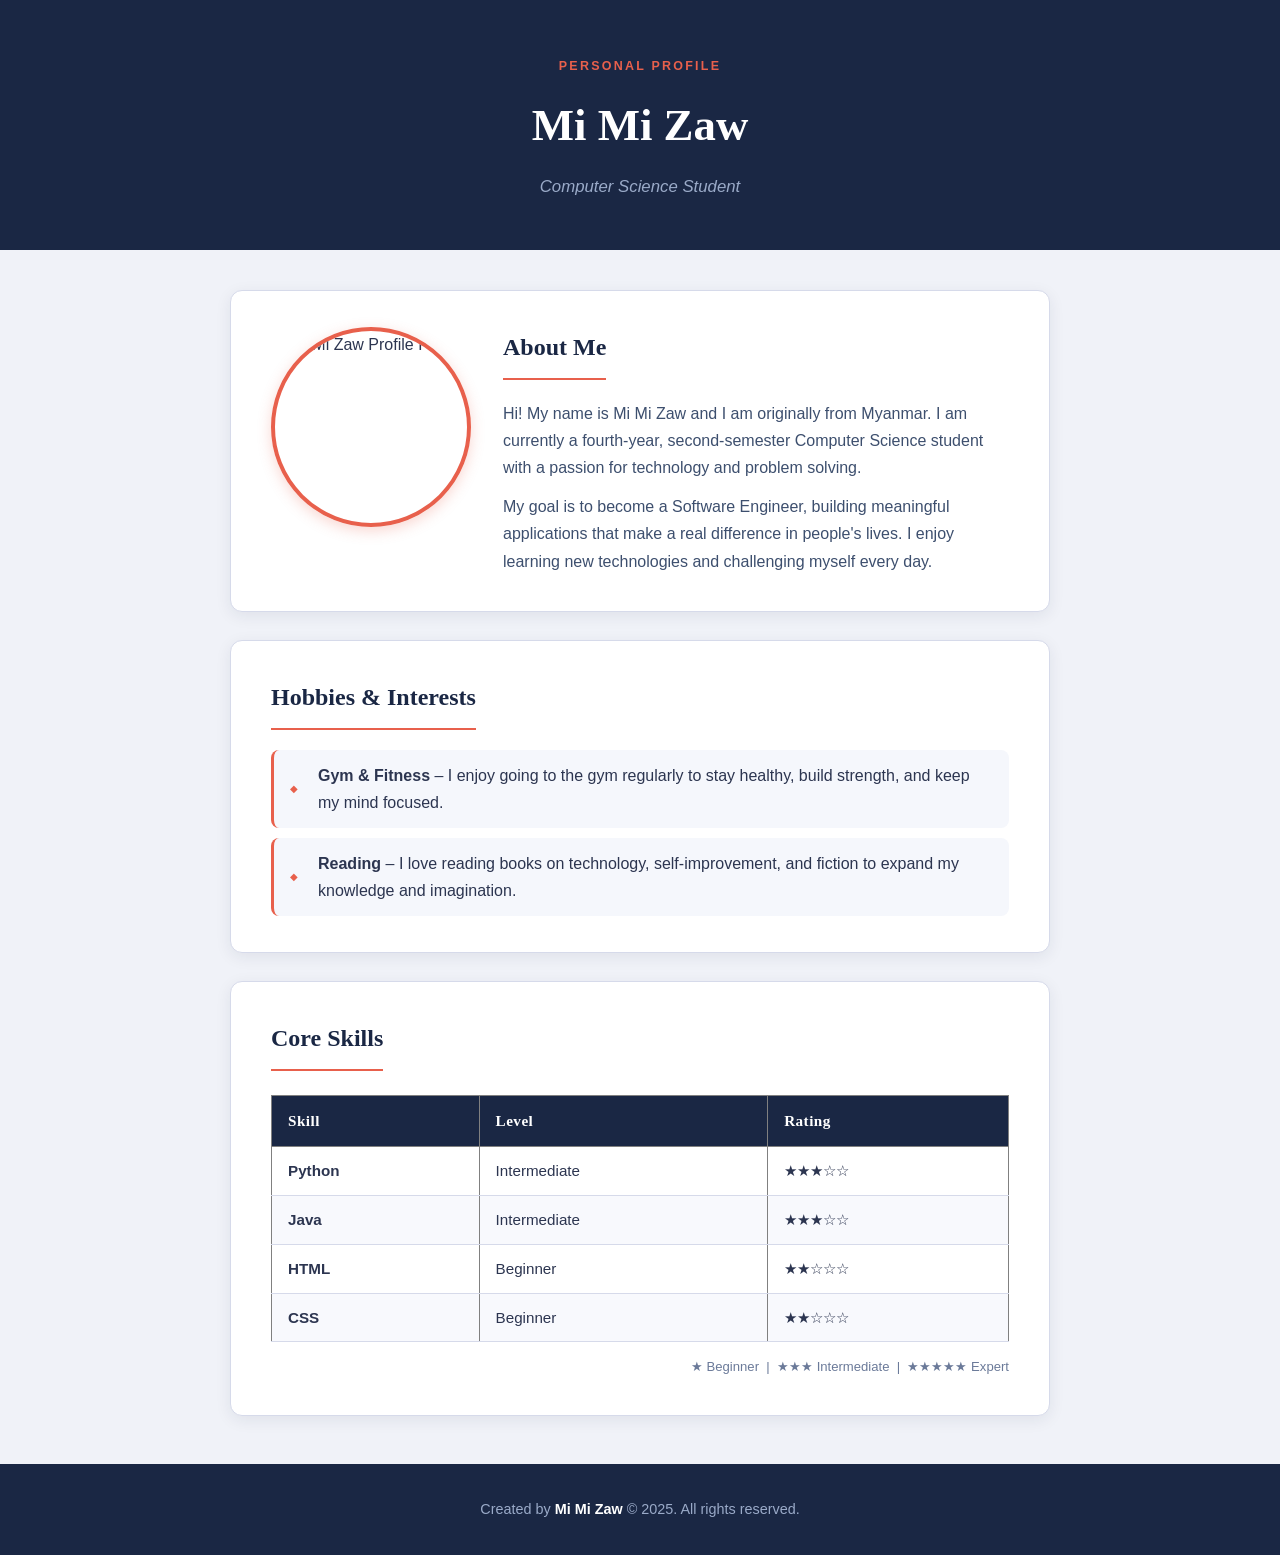
==== index.html @ f354627f "Add personal profile page" ====
<!DOCTYPE html>
<html lang="en">
<head>
    <meta charset="UTF-8">
    <meta name="viewport" content="width=device-width, initial-scale=1.0">
    <title>My Profile – Mi Mi Zaw</title>
    <link rel="stylesheet" href="public/css/style.css">
</head>
<body>

    <header>
        <div class="header-inner">
            <p class="header-eyebrow">Personal Profile</p>
            <h1>Mi Mi Zaw</h1>
            <p class="header-tagline">Computer Science Student</p>
        </div>
    </header>

    <main class="content">

        <section class="biography card">
            <div class="bio-image-wrap">
                <img src="https://i.pravatar.cc/300?img=47"
                     alt="Mi Mi Zaw Profile Photo"
                     width="220" height="220">
            </div>
            <div class="bio-text">
                <h2>About Me</h2>
                <p>
                    Hi! My name is Mi Mi Zaw and I am originally from Myanmar.
                    I am currently a fourth-year, second-semester Computer Science student
                    with a passion for technology and problem solving.
                </p>
                <p>
                    My goal is to become a Software Engineer, building meaningful
                    applications that make a real difference in people's lives.
                    I enjoy learning new technologies and challenging myself every day.
                </p>
            </div>
        </section>

        <section class="hobbies card">
            <h2>Hobbies &amp; Interests</h2>
            <ul>
                <li>
                    <strong>Gym &amp; Fitness</strong> – I enjoy going to the gym
                    regularly to stay healthy, build strength, and keep my mind focused.
                </li>
                <li>
                    <strong>Reading</strong> – I love reading books on technology,
                    self-improvement, and fiction to expand my knowledge and imagination.
                </li>
            </ul>
        </section>

        <section class="skills card">
            <h2>Core Skills</h2>
            <table border="1" cellpadding="10" cellspacing="0" width="100%">
                <thead>
                    <tr>
                        <th>Skill</th>
                        <th>Level</th>
                        <th>Rating</th>
                    </tr>
                </thead>
                <tbody>
                    <tr>
                        <td>Python</td>
                        <td>Intermediate</td>
                        <td>&#9733;&#9733;&#9733;&#9734;&#9734;</td>
                    </tr>
                    <tr class="alt-row">
                        <td>Java</td>
                        <td>Intermediate</td>
                        <td>&#9733;&#9733;&#9733;&#9734;&#9734;</td>
                    </tr>
                    <tr>
                        <td>HTML</td>
                        <td>Beginner</td>
                        <td>&#9733;&#9733;&#9734;&#9734;&#9734;</td>
                    </tr>
                    <tr class="alt-row">
                        <td>CSS</td>
                        <td>Beginner</td>
                        <td>&#9733;&#9733;&#9734;&#9734;&#9734;</td>
                    </tr>
                </tbody>
            </table>
            <p class="table-legend">&#9733; Beginner &nbsp;|&nbsp; &#9733;&#9733;&#9733; Intermediate &nbsp;|&nbsp; &#9733;&#9733;&#9733;&#9733;&#9733; Expert</p>
        </section>

    </main>

    <footer>
        <p>Created by <strong>Mi Mi Zaw</strong> &copy; 2025. All rights reserved.</p>
    </footer>

</body>
</html>
---- public/css/style.css ----
/* ============================================================
   PERSONAL PROFILE PAGE — style.css
   ============================================================ */

/* ---- RESET & BASE ---- */
*, *::before, *::after {
    box-sizing: border-box;
    margin: 0;
    padding: 0;
}

body {
    font-family: -apple-system, BlinkMacSystemFont, "Segoe UI", Roboto,
                 Helvetica, Arial, sans-serif;
    font-size: 16px;
    line-height: 1.7;
    background-color: #f0f2f8;
    color: #2c3550;
}

/* ---- HEADER ---- */
header {
    background-color: #1a2744;
    color: #ffffff;
    padding: 56px 24px 48px;
    text-align: center;
}

.header-eyebrow {
    font-size: 0.78rem;
    letter-spacing: 0.18em;
    text-transform: uppercase;
    color: #e8604c;
    margin-bottom: 10px;
    font-weight: 600;
}

header h1 {
    font-family: Georgia, "Times New Roman", serif;
    font-size: 2.8rem;
    font-weight: 700;
    color: #ffffff;
    margin-bottom: 10px;
}

.header-tagline {
    font-size: 1.05rem;
    color: #9aaac8;
    font-style: italic;
}

/* ---- MAIN CONTENT CONTAINER ---- */
.content {
    max-width: 860px;
    margin: 40px auto 48px;
    padding: 0 20px;
    display: flex;
    flex-direction: column;
    gap: 28px;
}

/* ---- CARD SHARED STYLES ---- */
.card {
    background-color: #ffffff;
    border-radius: 12px;
    padding: 36px 40px;
    box-shadow: 0 4px 16px rgba(26, 39, 68, 0.08);
    border: 1px solid #d6daea;
    transition: box-shadow 0.25s ease, transform 0.25s ease;
}

.card:hover {
    box-shadow: 0 8px 28px rgba(26, 39, 68, 0.14);
    transform: translateY(-2px);
}

/* ---- SECTION HEADINGS ---- */
.card h2 {
    font-family: Georgia, "Times New Roman", serif;
    font-size: 1.5rem;
    color: #1a2744;
    margin-bottom: 20px;
    padding-bottom: 10px;
    border-bottom: 2px solid #e8604c;
    display: inline-block;
}

/* ---- BIOGRAPHY SECTION ---- */
.biography {
    display: flex;
    gap: 32px;
    align-items: flex-start;
}

.bio-image-wrap {
    flex-shrink: 0;
}

.bio-image-wrap img {
    width: 200px;
    height: 200px;
    object-fit: cover;
    border-radius: 50%;
    border: 4px solid #e8604c;
    box-shadow: 0 4px 14px rgba(232, 96, 76, 0.25);
    display: block;
}

.bio-text h2 {
    margin-top: 0;
}

.bio-text p {
    color: #3d4f6e;
    margin-bottom: 12px;
}

.bio-text p:last-child {
    margin-bottom: 0;
}

/* ---- HOBBIES SECTION ---- */
.hobbies ul {
    list-style: none;
    padding: 0;
    margin: 0;
    display: flex;
    flex-direction: column;
    gap: 10px;
}

.hobbies ul li {
    padding: 12px 16px 12px 44px;
    background-color: #f5f7fc;
    border-radius: 8px;
    border-left: 3px solid #e8604c;
    color: #2c3550;
    position: relative;
}

.hobbies ul li::before {
    content: "◆";
    color: #e8604c;
    font-size: 0.6rem;
    position: absolute;
    left: 16px;
    top: 50%;
    transform: translateY(-50%);
}

/* ---- SKILLS TABLE ---- */
.skills table {
    width: 100%;
    border-collapse: collapse;
    font-size: 0.95rem;
    margin-top: 4px;
}

.skills table thead tr {
    background-color: #1a2744;
    color: #ffffff;
}

.skills table thead th {
    padding: 12px 16px;
    text-align: left;
    font-family: Georgia, serif;
    font-weight: 600;
    letter-spacing: 0.03em;
}

.skills table tbody tr {
    border-bottom: 1px solid #d6daea;
    transition: background-color 0.15s ease;
}

.skills table tbody tr:hover {
    background-color: #eef1fb;
}

.skills table tbody tr.alt-row {
    background-color: #f8f9fd;
}

.skills table tbody tr.alt-row:hover {
    background-color: #eef1fb;
}

.skills table tbody td {
    padding: 11px 16px;
    color: #2c3550;
    vertical-align: middle;
}

.skills table tbody td:first-child {
    font-weight: 600;
}

/* Star ratings */
.stars {
    color: #e8604c;
    font-size: 1.1rem;
    letter-spacing: 2px;
}

/* Legend below the table */
.table-legend {
    margin-top: 14px;
    font-size: 0.82rem;
    color: #6b7a99;
    text-align: right;
}

/* ---- FOOTER ---- */
footer {
    background-color: #1a2744;
    color: #9aaac8;
    text-align: center;
    padding: 32px 24px;
    font-size: 0.9rem;
    line-height: 1.9;
}

footer strong {
    color: #ffffff;
}

/* ---- RESPONSIVE ---- */
@media (max-width: 620px) {
    header h1 {
        font-size: 2rem;
    }

    .content {
        margin: 24px auto 32px;
        gap: 20px;
    }

    .card {
        padding: 24px 20px;
    }

    .biography {
        flex-direction: column;
        align-items: center;
        text-align: center;
    }

    .bio-image-wrap img {
        width: 160px;
        height: 160px;
    }

    .card h2 {
        font-size: 1.25rem;
    }

    .skills table {
        font-size: 0.85rem;
    }

    .skills table thead th,
    .skills table tbody td {
        padding: 8px 10px;
    }
}
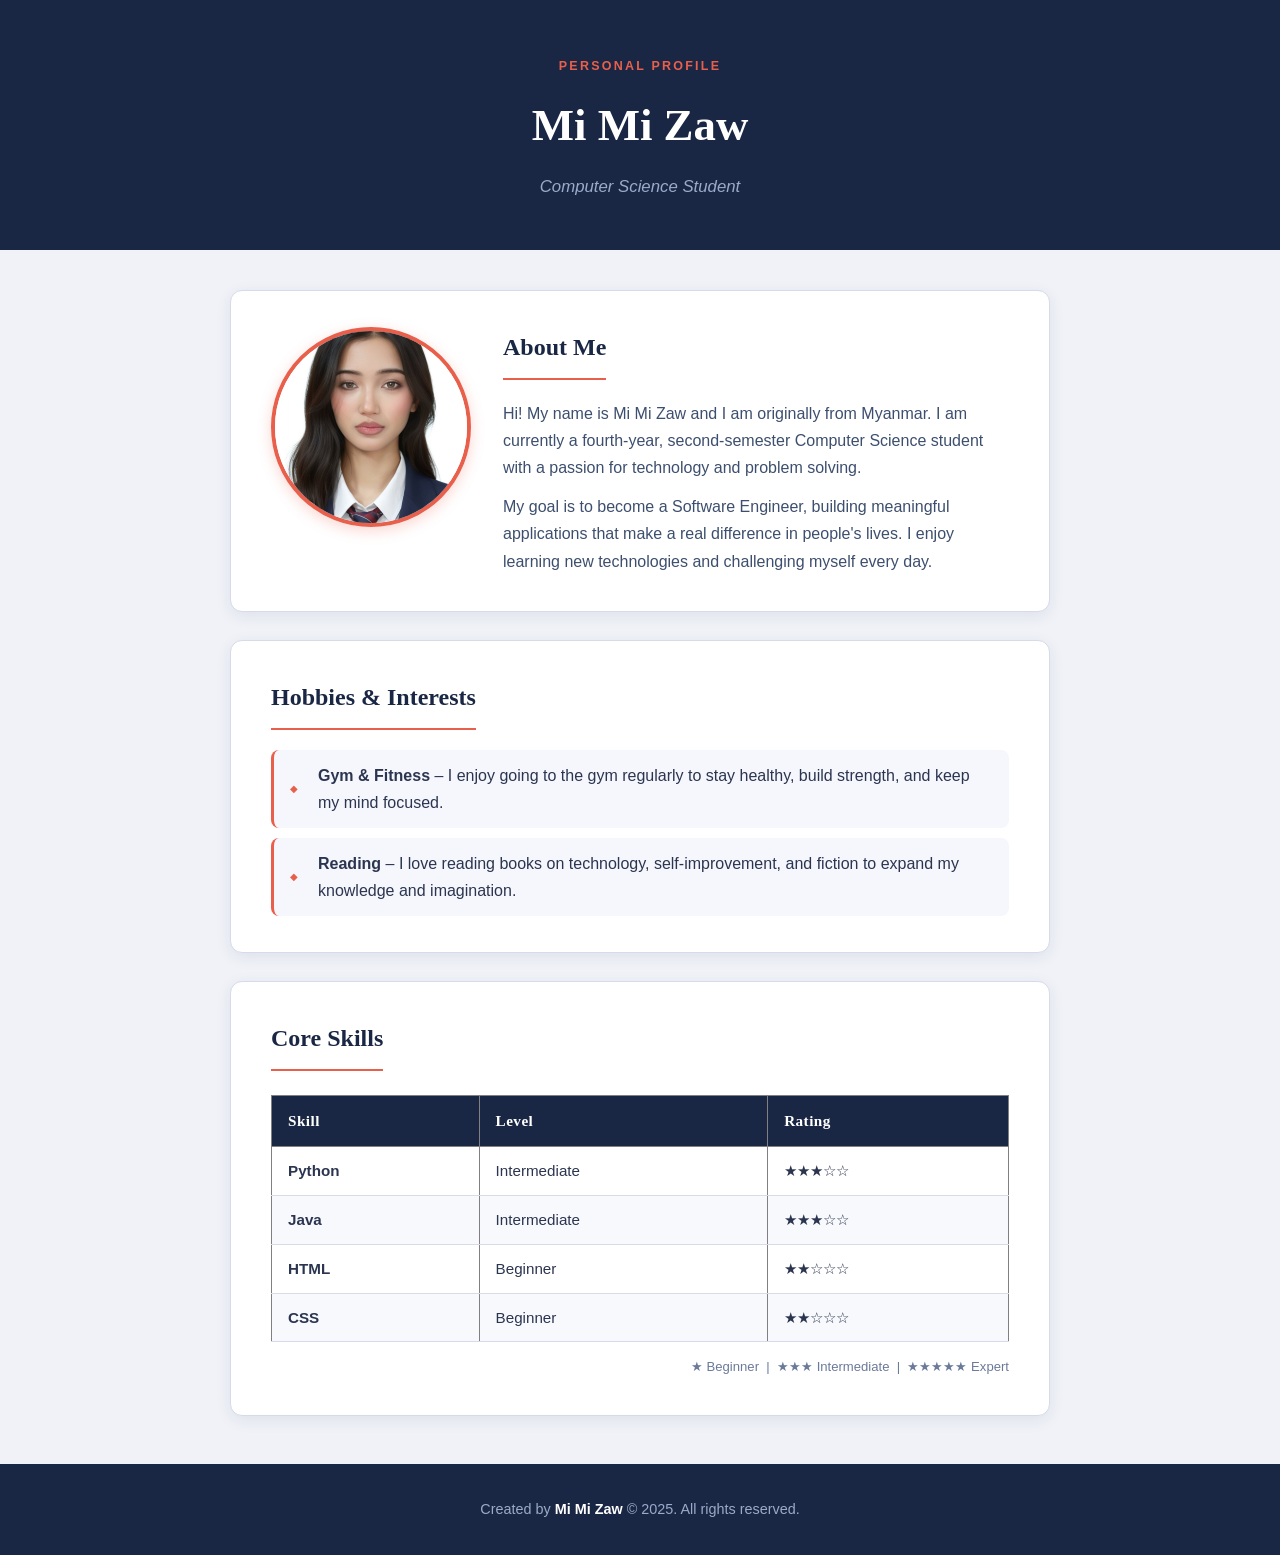
==== commit 56e656ff: "Update profile photo" ====
--- a/index.html
+++ b/index.html
@@ -20,7 +20,7 @@
 
         <section class="biography card">
             <div class="bio-image-wrap">
-                <img src="https://i.pravatar.cc/300?img=47"
+                <img src="public/images/Image (6).jpg"
                      alt="Mi Mi Zaw Profile Photo"
                      width="220" height="220">
             </div>
